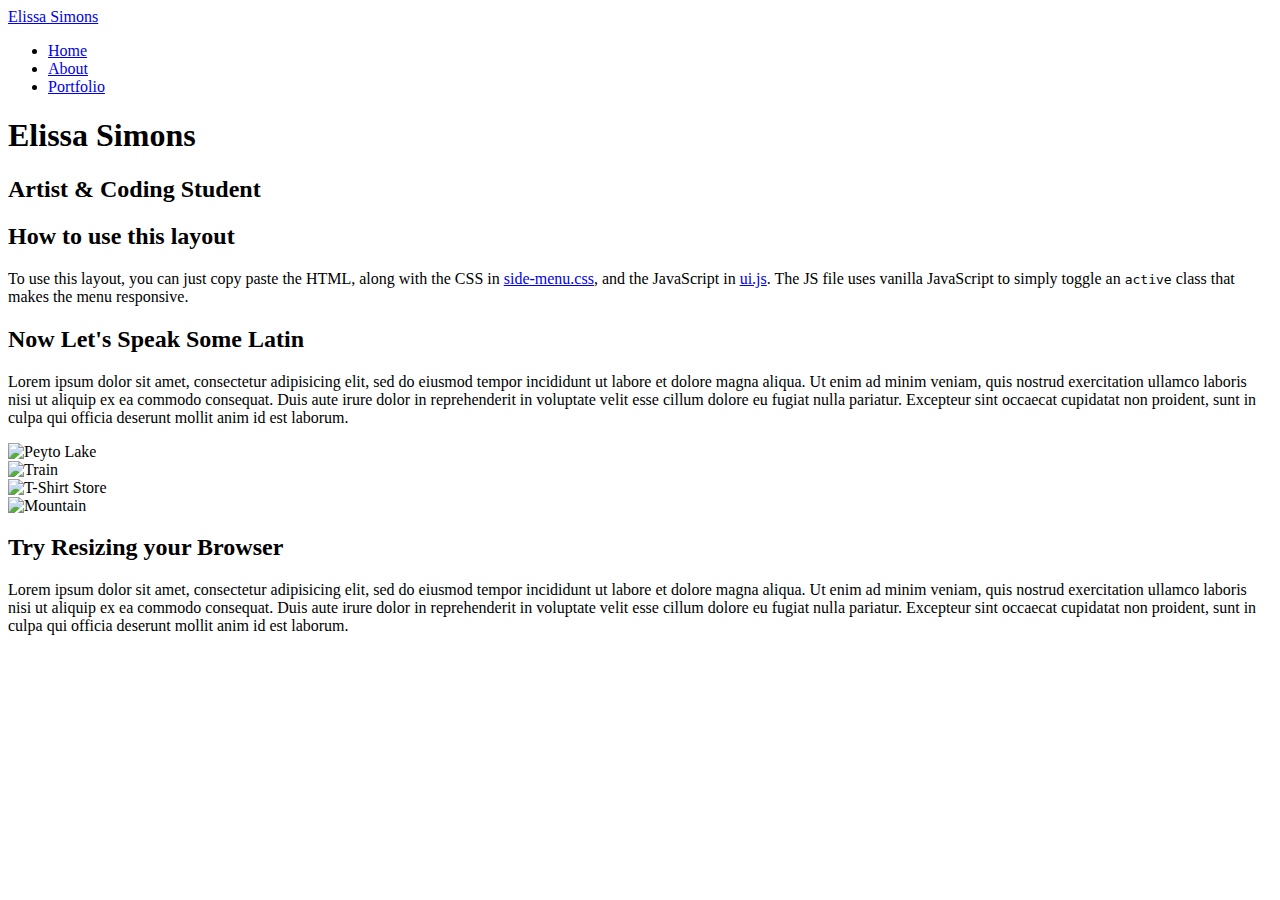
==== index.html @ c554f80e "Fix linking issue" ====
<!doctype html>
<html lang="en">

<head>
    <meta charset="utf-8">
    <meta name="viewport" content="width=device-width, initial-scale=1.0">
    <meta name="description"
        content="A layout example with a side menu that hides on mobile, just like the Pure website.">
    <title>Portfolio</title>
    <link rel="stylesheet" href="/css/pure/pure-min.css">
    <link rel="stylesheet" href="/layouts/side-menu/styles.css">
    <link rel="stylesheet" href="./Assets/style.css">
</head>

<body>

    <div id="layout">
        <!-- Menu toggle -->
        <a href="#menu" id="menuLink" class="menu-link">
            <!-- Hamburger icon -->
            <span></span>
        </a>

        <div id="menu">
            <div class="pure-menu">
                <a class="pure-menu-heading" href="./index.html">Elissa Simons</a>

                <ul class="pure-menu-list">
                    <li class="pure-menu-item"><a href="./index.html" class="pure-menu-link">Home</a></li>
                    <li class="pure-menu-item"><a href="./about.html" class="pure-menu-link">About</a></li>

                    <li class="pure-menu-item menu-item-divided pure-menu-selected">
                        <a href="./portfolio.html" class="pure-menu-link">Portfolio</a>
                    </li>
                </ul>
            </div>
        </div>

        <div id="main">
            <div class="header">
                <h1>Elissa Simons</h1>
                <h2>Artist & Coding Student</h2>
            </div>

            <div class="content">
                <h2 class="content-subhead">How to use this layout</h2>
                <p>
                    To use this layout, you can just copy paste the HTML, along with the CSS in <a
                        href="/layouts/side-menu/styles.css" alt="Side Menu CSS">side-menu.css</a>, and the JavaScript
                    in <a href="/js/ui.js">ui.js</a>. The JS file uses vanilla JavaScript to simply toggle an
                    <code>active</code> class that makes the menu responsive.
                </p>

                <h2 class="content-subhead">Now Let's Speak Some Latin</h2>
                <p>
                    Lorem ipsum dolor sit amet, consectetur adipisicing elit, sed do eiusmod tempor incididunt ut labore
                    et dolore magna aliqua. Ut enim ad minim veniam, quis nostrud exercitation ullamco laboris nisi ut
                    aliquip ex ea commodo consequat. Duis aute irure dolor in reprehenderit in voluptate velit esse
                    cillum dolore eu fugiat nulla pariatur. Excepteur sint occaecat cupidatat non proident, sunt in
                    culpa qui officia deserunt mollit anim id est laborum.
                </p>

                <div class="pure-g">
                    <div class="pure-u-1-4">
                        <img class="pure-img-responsive"
                            src="http://farm3.staticflickr.com/2875/9069037713_1752f5daeb.jpg" alt="Peyto Lake">
                    </div>
                    <div class="pure-u-1-4">
                        <img class="pure-img-responsive"
                            src="http://farm3.staticflickr.com/2813/9069585985_80da8db54f.jpg" alt="Train">
                    </div>
                    <div class="pure-u-1-4">
                        <img class="pure-img-responsive"
                            src="http://farm6.staticflickr.com/5456/9121446012_c1640e42d0.jpg" alt="T-Shirt Store">
                    </div>
                    <div class="pure-u-1-4">
                        <img class="pure-img-responsive"
                            src="http://farm8.staticflickr.com/7357/9086701425_fda3024927.jpg" alt="Mountain">
                    </div>
                </div>

                <h2 class="content-subhead">Try Resizing your Browser</h2>
                <p>
                    Lorem ipsum dolor sit amet, consectetur adipisicing elit, sed do eiusmod tempor incididunt ut labore
                    et dolore magna aliqua. Ut enim ad minim veniam, quis nostrud exercitation ullamco laboris nisi ut
                    aliquip ex ea commodo consequat. Duis aute irure dolor in reprehenderit in voluptate velit esse
                    cillum dolore eu fugiat nulla pariatur. Excepteur sint occaecat cupidatat non proident, sunt in
                    culpa qui officia deserunt mollit anim id est laborum.
                </p>
            </div>
        </div>
    </div>

    <script src="Assets/script.js"></script>

</body>

</html>
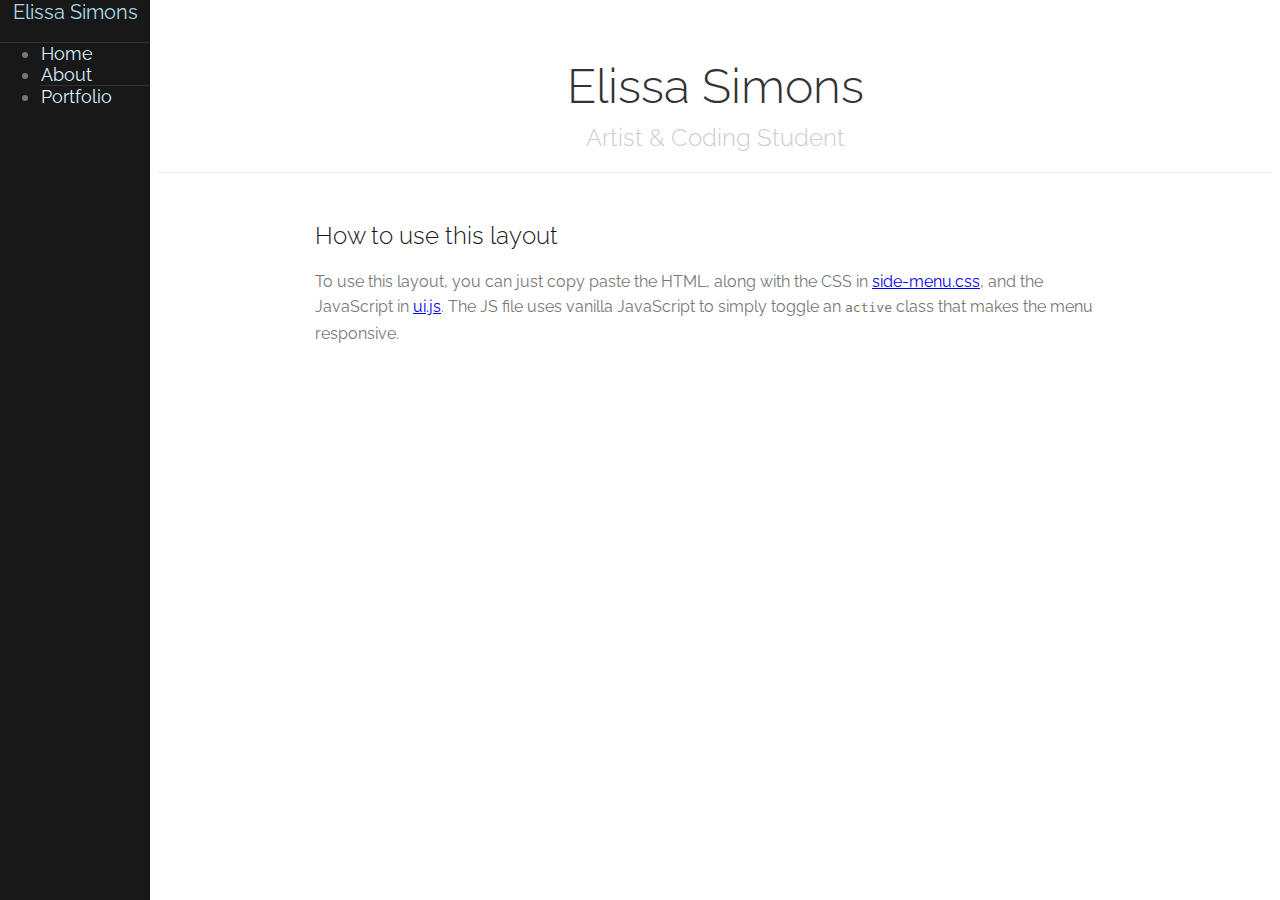
==== commit c427e5d2: "Make images responsive" ====
--- a/index.html
+++ b/index.html
@@ -6,10 +6,11 @@
     <meta name="viewport" content="width=device-width, initial-scale=1.0">
     <meta name="description"
         content="A layout example with a side menu that hides on mobile, just like the Pure website.">
-    <title>Portfolio</title>
+    <title>Home</title>
     <link rel="stylesheet" href="/css/pure/pure-min.css">
     <link rel="stylesheet" href="/layouts/side-menu/styles.css">
     <link rel="stylesheet" href="./Assets/style.css">
+    <link href="https://fonts.googleapis.com/css2?family=Raleway:ital,wght@0,300;0,500;1,300&display=swap" rel="stylesheet">
 </head>
 
 <body>
@@ -50,43 +51,6 @@
                     in <a href="/js/ui.js">ui.js</a>. The JS file uses vanilla JavaScript to simply toggle an
                     <code>active</code> class that makes the menu responsive.
                 </p>
-
-                <h2 class="content-subhead">Now Let's Speak Some Latin</h2>
-                <p>
-                    Lorem ipsum dolor sit amet, consectetur adipisicing elit, sed do eiusmod tempor incididunt ut labore
-                    et dolore magna aliqua. Ut enim ad minim veniam, quis nostrud exercitation ullamco laboris nisi ut
-                    aliquip ex ea commodo consequat. Duis aute irure dolor in reprehenderit in voluptate velit esse
-                    cillum dolore eu fugiat nulla pariatur. Excepteur sint occaecat cupidatat non proident, sunt in
-                    culpa qui officia deserunt mollit anim id est laborum.
-                </p>
-
-                <div class="pure-g">
-                    <div class="pure-u-1-4">
-                        <img class="pure-img-responsive"
-                            src="http://farm3.staticflickr.com/2875/9069037713_1752f5daeb.jpg" alt="Peyto Lake">
-                    </div>
-                    <div class="pure-u-1-4">
-                        <img class="pure-img-responsive"
-                            src="http://farm3.staticflickr.com/2813/9069585985_80da8db54f.jpg" alt="Train">
-                    </div>
-                    <div class="pure-u-1-4">
-                        <img class="pure-img-responsive"
-                            src="http://farm6.staticflickr.com/5456/9121446012_c1640e42d0.jpg" alt="T-Shirt Store">
-                    </div>
-                    <div class="pure-u-1-4">
-                        <img class="pure-img-responsive"
-                            src="http://farm8.staticflickr.com/7357/9086701425_fda3024927.jpg" alt="Mountain">
-                    </div>
-                </div>
-
-                <h2 class="content-subhead">Try Resizing your Browser</h2>
-                <p>
-                    Lorem ipsum dolor sit amet, consectetur adipisicing elit, sed do eiusmod tempor incididunt ut labore
-                    et dolore magna aliqua. Ut enim ad minim veniam, quis nostrud exercitation ullamco laboris nisi ut
-                    aliquip ex ea commodo consequat. Duis aute irure dolor in reprehenderit in voluptate velit esse
-                    cillum dolore eu fugiat nulla pariatur. Excepteur sint occaecat cupidatat non proident, sunt in
-                    culpa qui officia deserunt mollit anim id est laborum.
-                </p>
             </div>
         </div>
     </div>
--- a/Assets/style.css
+++ b/Assets/style.css
@@ -0,0 +1,266 @@
+body {
+    color: #777;
+    font-family: 'Raleway', sans-serif;
+}
+
+.pure-img-responsive {
+    max-width: 100%;
+    height: auto;
+}
+
+/*
+Add transition to containers so they can push in and out.
+*/
+#layout,
+#menu,
+.menu-link {
+    -webkit-transition: all 0.2s ease-out;
+    -moz-transition: all 0.2s ease-out;
+    -ms-transition: all 0.2s ease-out;
+    -o-transition: all 0.2s ease-out;
+    transition: all 0.2s ease-out;
+}
+
+/*
+This is the parent `<div>` that contains the menu and the content area.
+*/
+#layout {
+    position: relative;
+    left: 0;
+    padding-left: 0;
+}
+
+#layout.active #menu {
+    left: 150px;
+    width: 150px;
+}
+
+#layout.active .menu-link {
+    left: 150px;
+}
+
+/*
+The content `<div>` is where all your content goes.
+*/
+.content {
+    margin: 0 auto;
+    padding: 0 2em;
+    max-width: 800px;
+    margin-bottom: 50px;
+    line-height: 1.6em;
+}
+
+.header {
+    margin: 0;
+    color: #333;
+    text-align: center;
+    padding: 2.5em 2em 0;
+    border-bottom: 1px solid #eee;
+}
+
+.header h1 {
+    margin: 0.2em 0;
+    font-size: 3em;
+    font-weight: 300;
+}
+
+.header h2 {
+    font-weight: 300;
+    color: #ccc;
+    padding: 0;
+    margin-top: 0;
+}
+
+.content-subhead {
+    margin: 50px 0 20px 0;
+    font-weight: 300;
+    color: #191818;
+}
+
+
+
+/*
+The `#menu` `<div>` is the parent `<div>` that contains the `.pure-menu` that
+appears on the left side of the page.
+*/
+
+#menu {
+    margin-left: -150px;
+    /* "#menu" width */
+    width: 150px;
+    position: fixed;
+    top: 0;
+    left: 0;
+    bottom: 0;
+    z-index: 1000;
+    /* so the menu or its navicon stays above all content */
+    background: #191818;
+    font-size: 18px;
+    overflow-y: auto;
+}
+
+/*
+    All anchors inside the menu should be styled like this.
+    */
+#menu a {
+    color: rgb(217, 241, 255);
+    border: none;
+    padding: 0.6em 0 0.6em 0.6em;
+    text-decoration: none;
+    padding: 1px;
+}
+
+/*
+    Remove all background/borders, since we are applying them to #menu.
+    */
+#menu .pure-menu,
+#menu .pure-menu ul {
+    border: none;
+    background: transparent;
+}
+
+/*
+    Add that light border to separate items into groups.
+    */
+#menu .pure-menu ul,
+#menu .pure-menu .menu-item-divided {
+    border-top: 1px solid #333;
+}
+
+/*
+    This styles the menu heading.
+    */
+#menu .pure-menu-heading {
+    font-size: 110%;
+    color: lightblue;
+    margin: 0;
+    text-decoration: none;
+    padding-left: 13px;
+}
+
+/* -- Dynamic Button For Responsive Menu -------------------------------------*/
+
+/*
+The button to open/close the Menu is custom-made and not part of Pure. Here's
+how it works:
+*/
+
+/*
+`.menu-link` represents the responsive menu toggle that shows/hides on
+small screens.
+*/
+.menu-link {
+    position: fixed;
+    display: block;
+    /* show this only on small screens */
+    top: 0;
+    left: 0;
+    /* "#menu width" */
+    background: #000;
+    background: rgba(0, 0, 0, 0.7);
+    font-size: 10px;
+    /* change this value to increase/decrease button size */
+    z-index: 10;
+    width: 2em;
+    height: auto;
+    padding: 2.1em 1.6em;
+}
+
+.menu-link:hover,
+.menu-link:focus {
+    background: #000;
+}
+
+.menu-link span {
+    position: relative;
+    display: block;
+}
+
+.menu-link span,
+.menu-link span:before,
+.menu-link span:after {
+    background-color: #fff;
+    width: 100%;
+    height: 0.2em;
+}
+
+.menu-link span:before,
+.menu-link span:after {
+    position: absolute;
+    margin-top: -0.6em;
+    content: " ";
+}
+
+.menu-link span:after {
+    margin-top: 0.6em;
+}
+
+.portfolio-img {
+    width: 100%;
+    max-width: 500px;
+    height: auto;
+}
+
+.portfolio-title {
+    /*text-align: center; */
+    color: #191818;
+}
+
+.portfolio-text {
+    text-align: left;
+    margin-right: 10em;
+}
+
+.about-img {
+    width: 100%;
+    max-width: 800px;
+    height: auto;
+}
+
+/* -- Responsive Styles (Media Queries) ------------------------------------- */
+
+/*
+Hides the menu at `48em`, but modify this based on your app's needs.
+*/
+@media (min-width: 48em) {
+
+    .header,
+    .content {
+        padding-left: 2em;
+        padding-right: 2em;
+    }
+
+    #layout {
+        padding-left: 150px;
+        /* left col width "#menu" */
+        left: 0;
+    }
+
+    #menu {
+        left: 150px;
+    }
+
+    .menu-link {
+        position: fixed;
+        left: 150px;
+        display: none;
+    }
+
+    #layout.active .menu-link {
+        left: 150px;
+    }
+}
+
+@media (max-width: 48em) {
+
+    /* Only apply this when the window is small. Otherwise, the following
+    case results in extra padding on the left:
+        * Make the window small.
+        * Tap the menu to trigger the active state.
+        * Make the window large again.
+    */
+    #layout.active {
+        position: relative;
+        left: 150px;
+    }
+}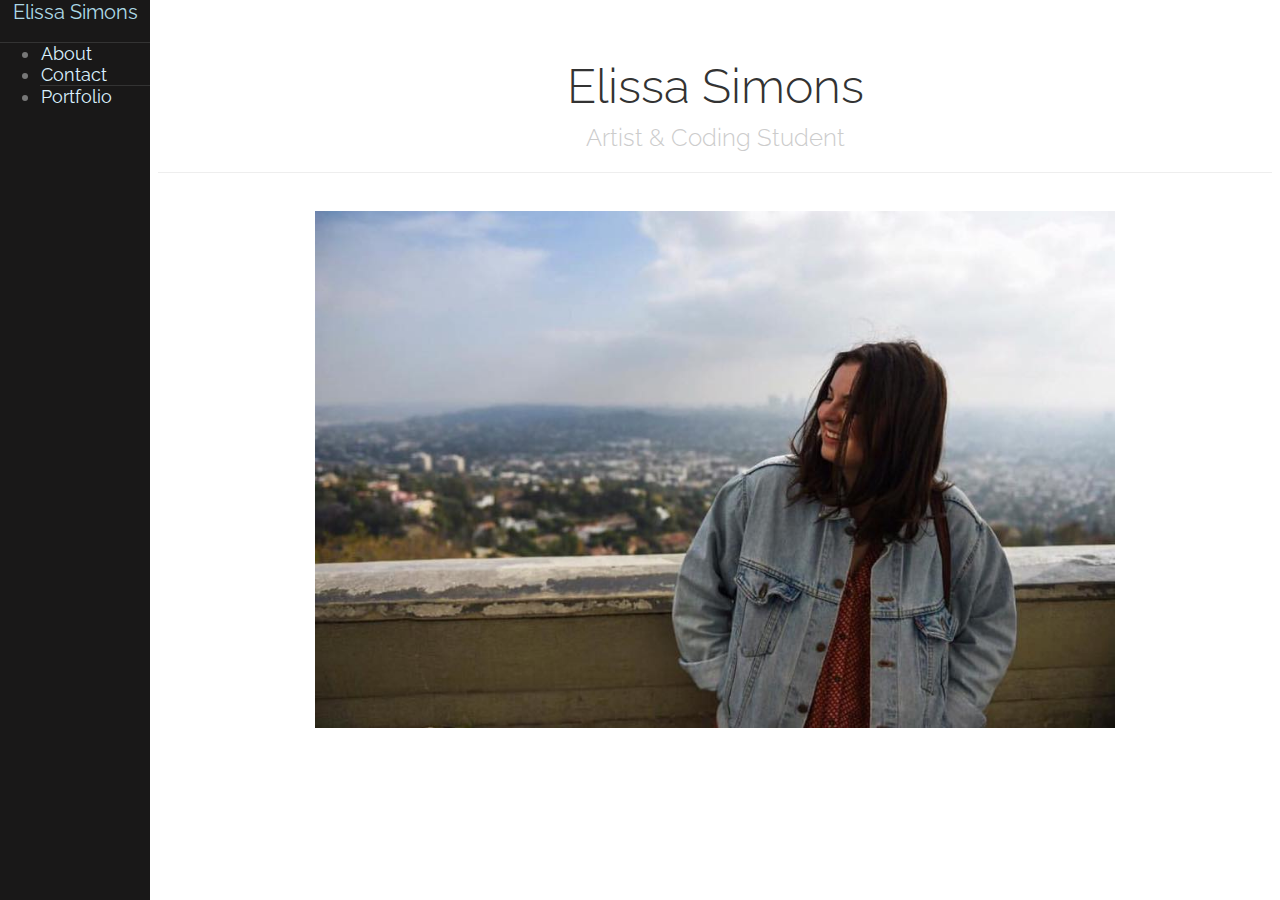
==== commit 7fadce30: "Update content descriptions" ====
--- a/index.html
+++ b/index.html
@@ -5,12 +5,13 @@
     <meta charset="utf-8">
     <meta name="viewport" content="width=device-width, initial-scale=1.0">
     <meta name="description"
-        content="A layout example with a side menu that hides on mobile, just like the Pure website.">
+        content="Elissa Simons is an artist and coding student.">
     <title>Home</title>
     <link rel="stylesheet" href="/css/pure/pure-min.css">
     <link rel="stylesheet" href="/layouts/side-menu/styles.css">
     <link rel="stylesheet" href="./Assets/style.css">
-    <link href="https://fonts.googleapis.com/css2?family=Raleway:ital,wght@0,300;0,500;1,300&display=swap" rel="stylesheet">
+    <link href="https://fonts.googleapis.com/css2?family=Raleway:ital,wght@0,300;0,500;1,300&display=swap"
+        rel="stylesheet">
 </head>
 
 <body>
@@ -27,9 +28,8 @@
                 <a class="pure-menu-heading" href="./index.html">Elissa Simons</a>
 
                 <ul class="pure-menu-list">
-                    <li class="pure-menu-item"><a href="./index.html" class="pure-menu-link">Home</a></li>
                     <li class="pure-menu-item"><a href="./about.html" class="pure-menu-link">About</a></li>
-
+                    <li class="pure-menu-item"><a href="./contact.html" class="pure-menu-link">Contact</a></li>
                     <li class="pure-menu-item menu-item-divided pure-menu-selected">
                         <a href="./portfolio.html" class="pure-menu-link">Portfolio</a>
                     </li>
@@ -42,15 +42,10 @@
                 <h1>Elissa Simons</h1>
                 <h2>Artist & Coding Student</h2>
             </div>
-
+            <br>
+            <br>
             <div class="content">
-                <h2 class="content-subhead">How to use this layout</h2>
-                <p>
-                    To use this layout, you can just copy paste the HTML, along with the CSS in <a
-                        href="/layouts/side-menu/styles.css" alt="Side Menu CSS">side-menu.css</a>, and the JavaScript
-                    in <a href="/js/ui.js">ui.js</a>. The JS file uses vanilla JavaScript to simply toggle an
-                    <code>active</code> class that makes the menu responsive.
-                </p>
+                <img src="./Assets/simons.jpg" alt="Elissa Simons" class="about-img">
             </div>
         </div>
     </div>
--- a/Assets/style.css
+++ b/Assets/style.css
@@ -217,6 +217,13 @@
     height: auto;
 }
 
+iframe {
+    height: 500px;
+    width: 100%;
+    max-width: 800px;
+    max-height: 500px;
+}
+
 /* -- Responsive Styles (Media Queries) ------------------------------------- */
 
 /*
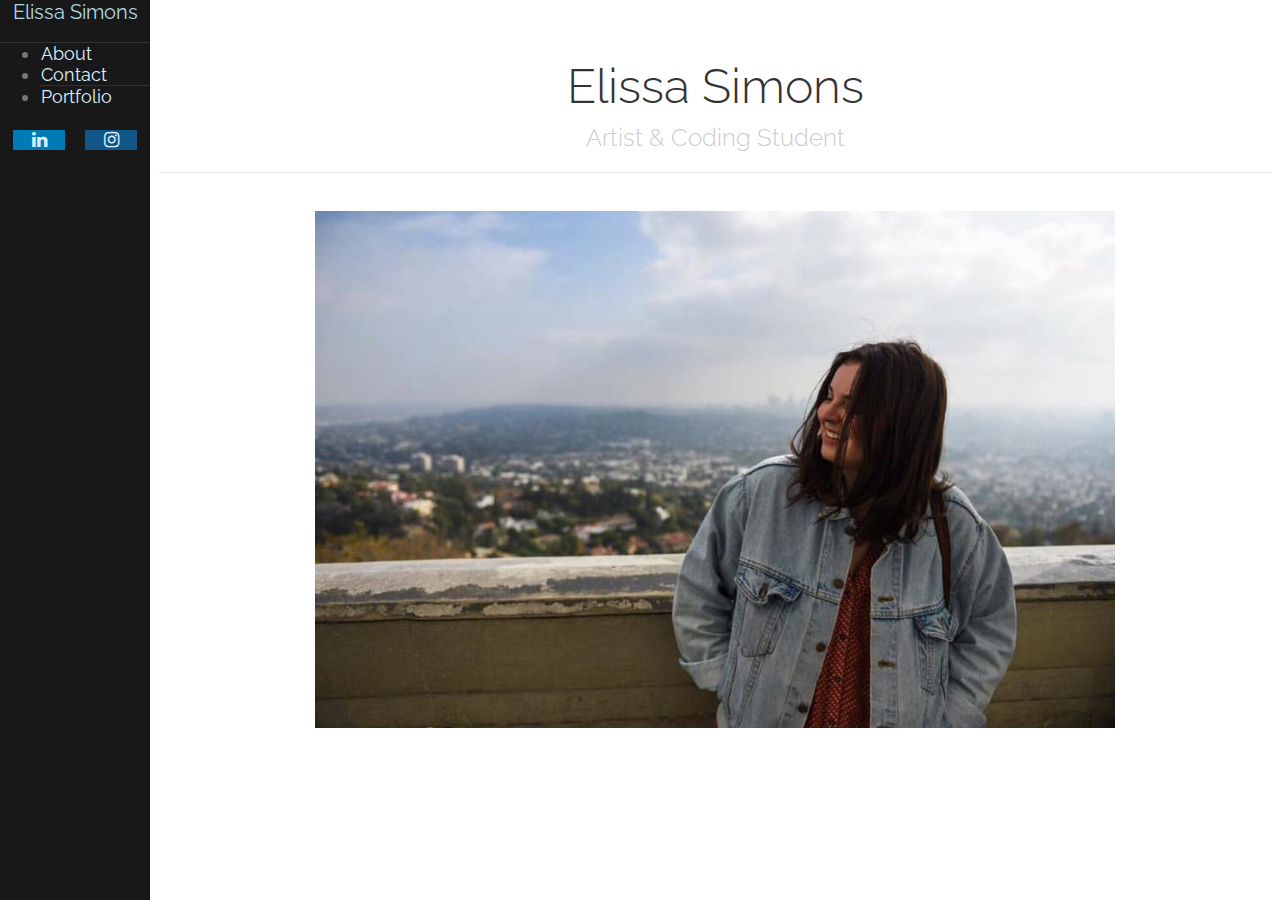
==== commit db3bfb11: "add social media icons" ====
--- a/index.html
+++ b/index.html
@@ -4,14 +4,14 @@
 <head>
     <meta charset="utf-8">
     <meta name="viewport" content="width=device-width, initial-scale=1.0">
-    <meta name="description"
-        content="Elissa Simons is an artist and coding student.">
+    <meta name="description" content="Elissa Simons is an artist and coding student.">
     <title>Home</title>
     <link rel="stylesheet" href="/css/pure/pure-min.css">
     <link rel="stylesheet" href="/layouts/side-menu/styles.css">
     <link rel="stylesheet" href="./Assets/style.css">
     <link href="https://fonts.googleapis.com/css2?family=Raleway:ital,wght@0,300;0,500;1,300&display=swap"
         rel="stylesheet">
+    <link rel="stylesheet" href="https://cdnjs.cloudflare.com/ajax/libs/font-awesome/4.7.0/css/font-awesome.min.css">
 </head>
 
 <body>
@@ -34,7 +34,11 @@
                         <a href="./portfolio.html" class="pure-menu-link">Portfolio</a>
                     </li>
                 </ul>
+
+                <a href="https://www.linkedin.com/in/elissa-simons-a0963274/" class="fa fa-linkedin"></a>
+                <a href="https://www.instagram.com/elissasimons/" class="fa fa-instagram"></a>
             </div>
+
         </div>
 
         <div id="main">
--- a/Assets/style.css
+++ b/Assets/style.css
@@ -224,6 +224,30 @@
     max-height: 500px;
 }
 
+.fa {
+    padding: 20px;
+    font-size: 30px;
+    width: 50px;
+    text-align: center;
+    text-decoration: none;
+    margin: 5px 2px;
+    margin-left: 13px;
+}
+
+.fa:hover {
+    opacity: 0.7;
+}
+
+.fa-instagram {
+    background: #125688;
+    color: white;
+}
+
+.fa-linkedin {
+    background: #007bb5;
+    color: white;
+}
+
 /* -- Responsive Styles (Media Queries) ------------------------------------- */
 
 /*
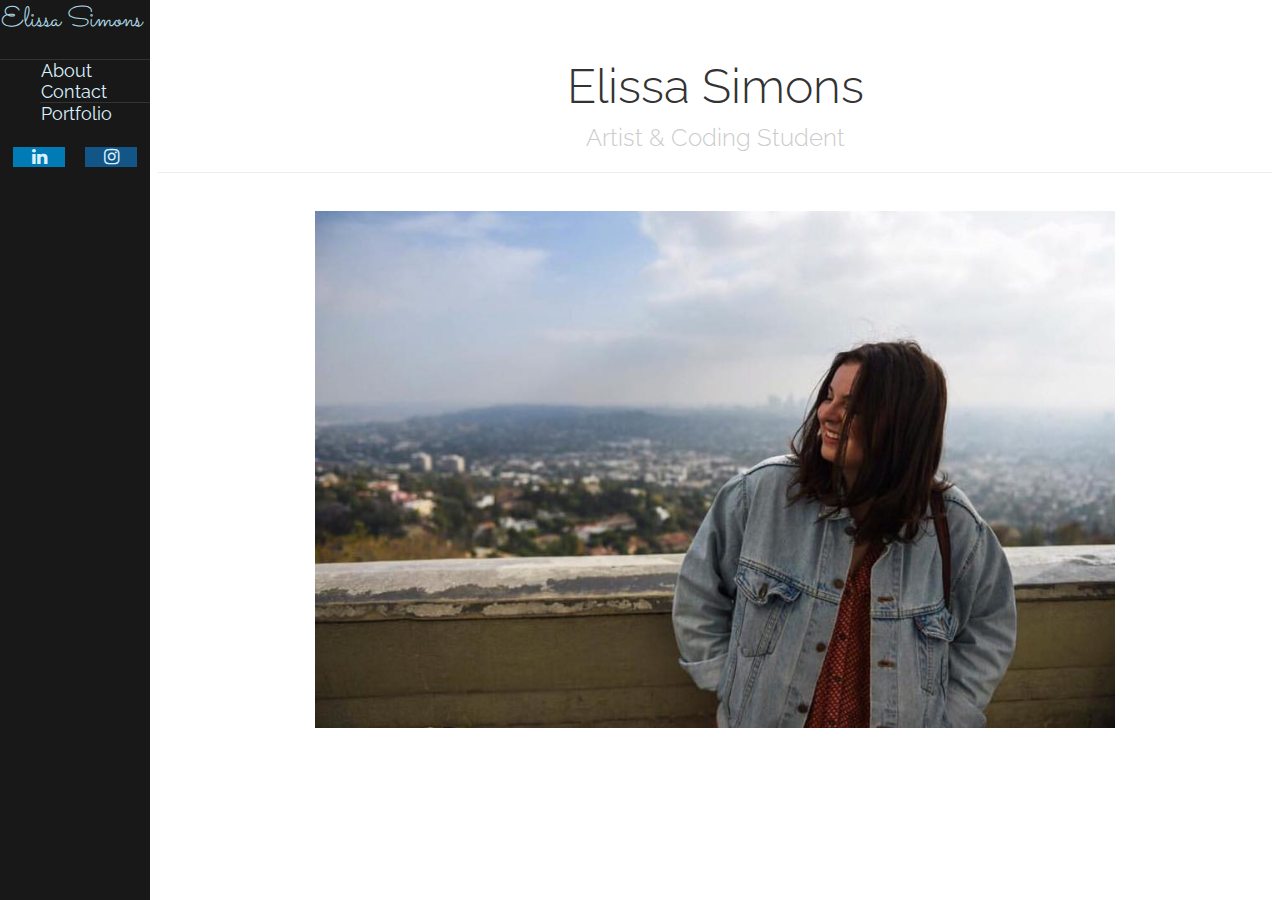
==== commit 572891a4: "Format and add styling" ====
--- a/index.html
+++ b/index.html
@@ -9,6 +9,7 @@
     <link rel="stylesheet" href="/css/pure/pure-min.css">
     <link rel="stylesheet" href="/layouts/side-menu/styles.css">
     <link rel="stylesheet" href="./Assets/style.css">
+    <link href="https://fonts.googleapis.com/css2?family=Sacramento&display=swap" rel="stylesheet">
     <link href="https://fonts.googleapis.com/css2?family=Raleway:ital,wght@0,300;0,500;1,300&display=swap"
         rel="stylesheet">
     <link rel="stylesheet" href="https://cdnjs.cloudflare.com/ajax/libs/font-awesome/4.7.0/css/font-awesome.min.css">
--- a/Assets/style.css
+++ b/Assets/style.css
@@ -1,6 +1,12 @@
 body {
     color: #777;
     font-family: 'Raleway', sans-serif;
+}
+
+li {
+    list-style-type: none;
+    text-align: left;
+    padding-right: 2em;
 }
 
 .pure-img-responsive {
@@ -131,11 +137,11 @@
     This styles the menu heading.
     */
 #menu .pure-menu-heading {
-    font-size: 110%;
+    font-size: 156%;
+    font-family: 'Sacramento', cursive;
     color: lightblue;
     margin: 0;
     text-decoration: none;
-    padding-left: 13px;
 }
 
 /* -- Dynamic Button For Responsive Menu -------------------------------------*/
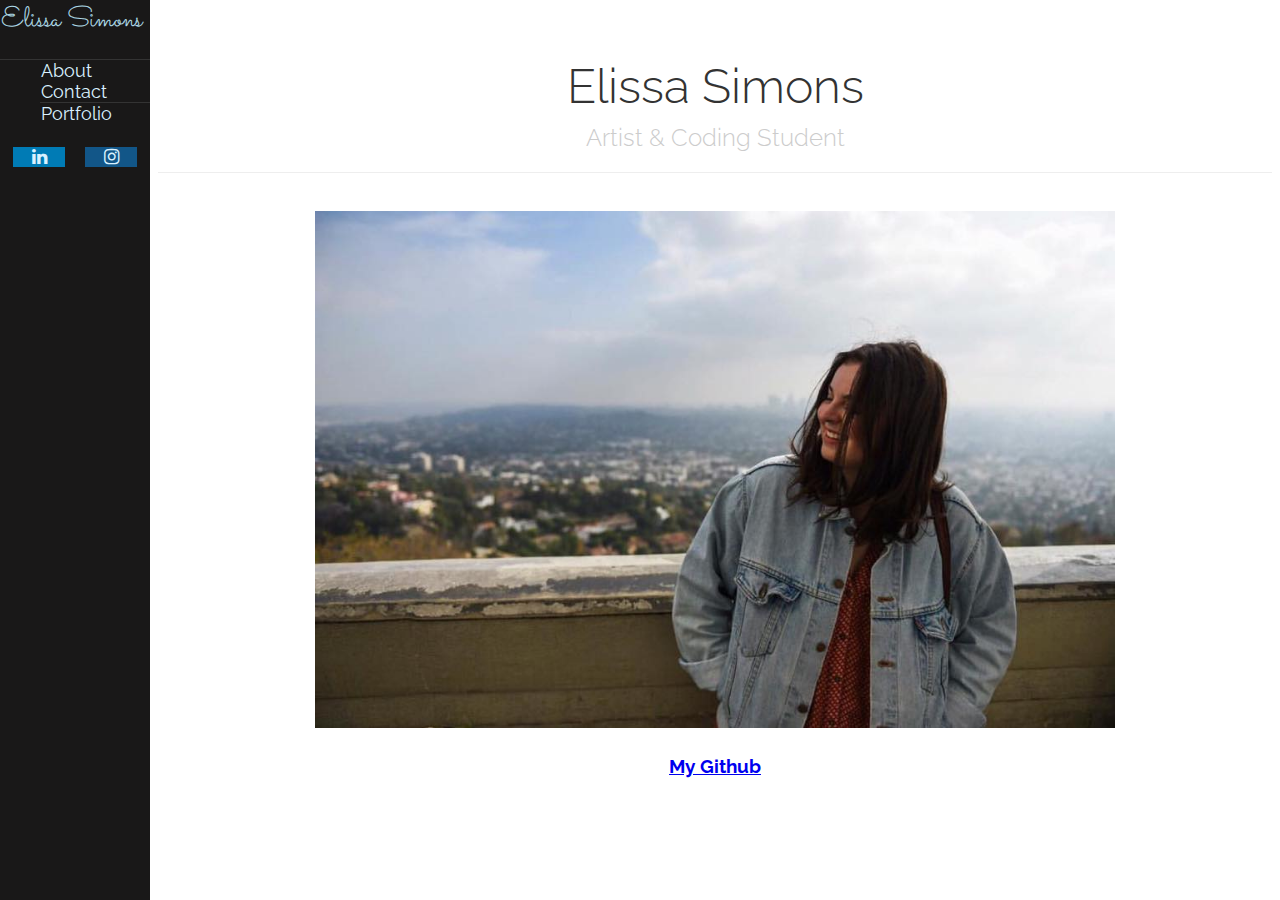
==== commit f66b48ed: "Add github repo links and update readme" ====
--- a/index.html
+++ b/index.html
@@ -51,6 +51,7 @@
             <br>
             <div class="content">
                 <img src="./Assets/simons.jpg" alt="Elissa Simons" class="about-img">
+                <h3 style="text-align: center;"><a href="https://github.com/elissasimons" target="_blank">My Github</a></h3>
             </div>
         </div>
     </div>
